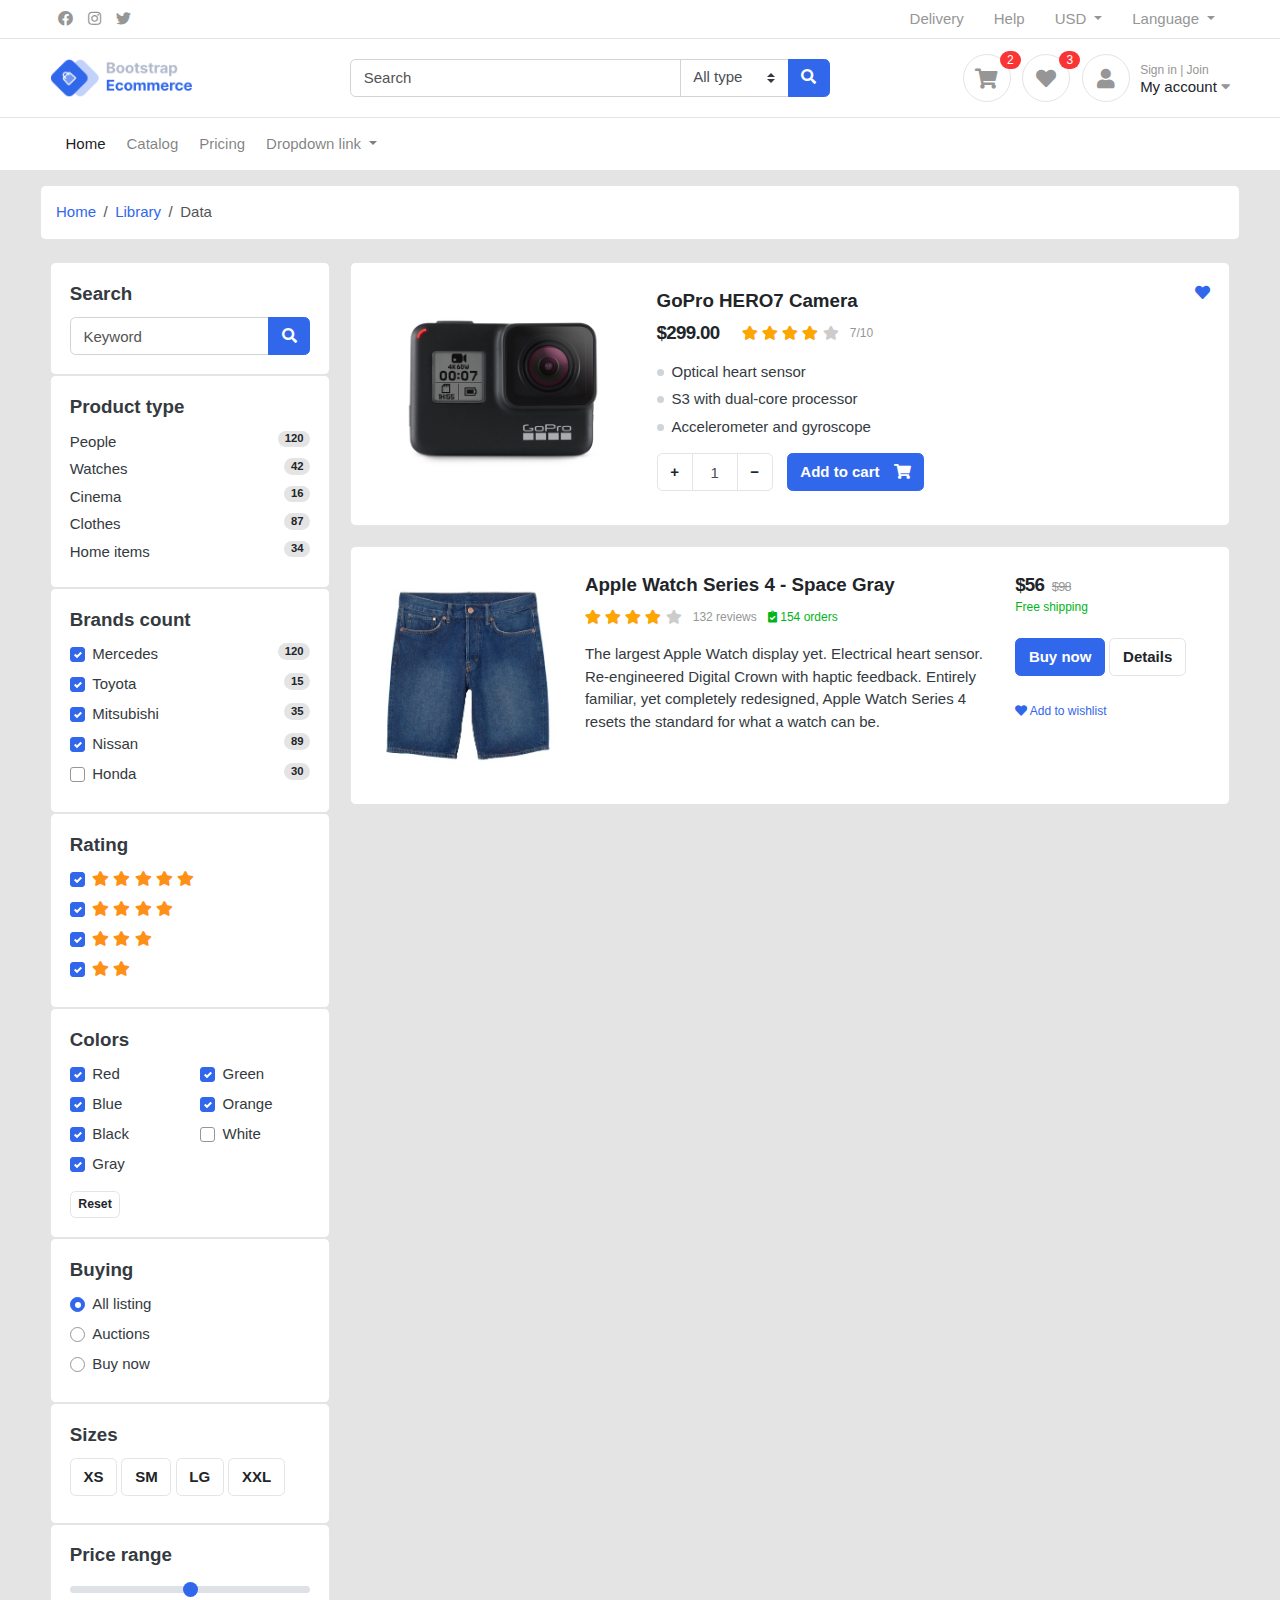
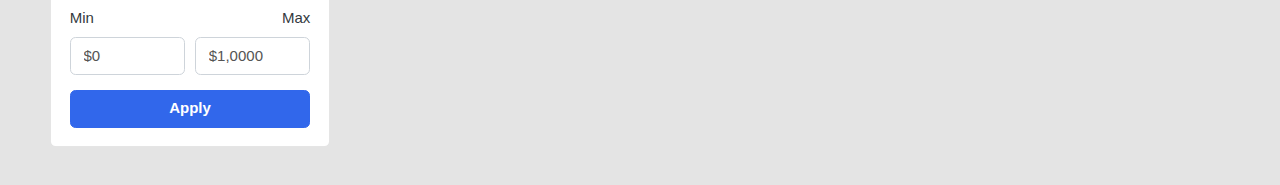
==== html/Catalog-list.html @ 873a6b4b "03-11-20 23-00" ====
<!DOCTYPE html>
<html lang="en">
<header>
  <meta charset="utf-8">
  <title>e-commerce</title>
  <meta name="viewport" content="width=device-width,initial-scale=1.0">
  <link rel="shortcut icon" type="image/x-icon" href="./images/favicon.ico">
  <link href="../css/bootstrap.css" rel="stylesheet" type="text/css" />
  <link href="../css/fontawesome-free-5.15.1-web/css/all.css" rel="stylesheet" type="text/css" />
  <link href="../plugins/owlcarousel/assets/owl.carousel.css" rel="stylesheet">
  <link href="../plugins/owlcarousel/assets/owl.theme.default.css" rel="stylesheet">
  <!--custom style-->
  <link href="../css/ui.css" rel="stylesheet" type="text/css" />
  <link href="../css/responsive.css" rel="stylesheet" type="text/css" />
</header>

<body>
  <header class="section-header">
    <section class="header-top-light border-bottom">
      <div class="container">
        <nav class="d-flex flex-column flex-md-row">
          <ul class="nav mr-auto d-none d-md-flex">
            <li><a href="https://www.facebook.com/" class="nav-link px-2"> <i class="fab fa-facebook"></i> </a></li>
            <li><a href="https://www.instagram.com/" class="nav-link px-2"> <i class="fab fa-instagram"></i> </a></li>
            <li><a href="https://twitter.com/" class="nav-link px-2"> <i class="fab fa-twitter"></i> </a></li>
          </ul>
          <ul class="nav">
            <li class="nav-item"><a href="#" class="nav-link"> Delivery </a></li>
            <li class="nav-item"><a href="#" class="nav-link"> Help </a></li>
            <li class="nav-item dropdown"><a href="#" class="nav-link dropdown-toggle" data-toggle="dropdown"> USD </a>
              <ul class="dropdown-menu dropdown-menu-right">
                <li><a class="dropdown-item" href="#">EUR</a></li>
                <li><a class="dropdown-item" href="#">AED</a></li>
                <li><a class="dropdown-item" href="#">RUBL </a></li>
              </ul>
            </li>
            <li class="nav-item dropdown"><a href="#" class="nav-link dropdown-toggle" data-toggle="dropdown"> Language
              </a>
              <ul class="dropdown-menu dropdown-menu-right">
                <li><a class="dropdown-item" href="#">English</a></li>
                <li><a class="dropdown-item" href="#">Arabic</a></li>
                <li><a class="dropdown-item" href="#">Russian </a></li>
              </ul>
            </li>
          </ul> <!-- navbar-nav.// -->
        </nav>
      </div>
    </section>

    <section class="header-main border-bottom">
      <div class="container">
        <div class="row align-items-center">
          <div class="col-lg-3 col-sm-4 col-12">
            <div class="brand-wrap">
              <img class="logo" src="../images/logo.png">
            </div> <!-- brand-wrap.// -->
          </div>
          <div class="col-lg-4 col-xl-5 col-sm-8 col-9">
            <form action="#" class="search">
              <div class="input-group w-100">
                <input type="text" class="form-control" style="width:55%;" placeholder="Search">
                <select class="custom-select" name="category_name">
                  <option value="">All type</option>
                  <option value="codex">Special</option>
                  <option value="comments">Only best</option>
                  <option value="content">Latest</option>
                </select>
                <div class="input-group-append">
                  <button class="btn btn-primary" type="submit">
                    <i class="fa fa-search"></i>
                  </button>
                </div>
              </div>
            </form> <!-- search-wrap .end// -->
          </div> <!-- col.// -->
          <div class="col-lg-5 col-xl-4 col-sm-12">
            <div class="widgets-wrap float-md-right">
              <a href="#" class="widget-header mr-2">
                <div class="icon">
                  <i class="icon-sm rounded-circle border fa fa-shopping-cart"></i>
                  <span class="notify">2</span>
                </div>
              </a>
              <a href="#" class="widget-header mr-2">
                <div class="icon">
                  <i class="icon-sm rounded-circle border fa fa-heart"></i>
                  <span class="notify">3</span>
                </div>
              </a>
              <div class="widget-header dropdown">
                <a href="#" data-toggle="dropdown" data-offset="20,10">
                  <div class="icontext">
                    <div class="icon">
                      <i class="icon-sm rounded-circle border fa fa-user"></i>
                    </div>
                    <div class="text">
                      <small class="text-muted">Sign in | Join</small>
                      <div>My account <i class="fa fa-caret-down"></i> </div>
                    </div>
                  </div>
                </a>
                <div class="dropdown-menu dropdown-menu-right">
                  <form class="px-4 py-3">
                    <div class="form-group">
                      <label>Email address</label>
                      <input type="email" class="form-control" placeholder="email@example.com">
                    </div>
                    <div class="form-group">
                      <label>Password</label>
                      <input type="password" class="form-control" placeholder="Password">
                    </div>
                    <button type="submit" class="btn btn-success">Sign in</button>
                  </form>
                  <hr class="dropdown-divider">
                  <a class="dropdown-item" href="#">Have account? Sign up</a>
                  <a class="dropdown-item" href="#">Forgot password?</a>
                </div> <!--  dropdown-menu .// -->

              </div> <!-- widget-header .// -->
            </div> <!-- widgets-wrap.// -->
          </div> <!-- col.// -->
        </div> <!-- row.// -->
      </div> <!-- container.// -->
    </section> <!-- header-main .// -->
    <div class="container">
      <div class="row">
        <nav class="navbar navbar-expand-lg navbar-light col-12">
          <button class="navbar-toggler" type="button" data-toggle="collapse" data-target="#navbarNavDropdown"
            aria-controls="navbarNavDropdown" aria-expanded="false" aria-label="Toggle navigation">
            <span class="navbar-toggler-icon"></span>
          </button>
          <div class="collapse navbar-collapse" id="navbarNavDropdown">
            <ul class="navbar-nav">
              <li class="nav-item active">
                <a class="nav-link" href="#">Home <span class="sr-only">(current)</span></a>
              </li>
              <li class="nav-item">
                <a class="nav-link" href="#">Catalog</a>
              </li>
              <li class="nav-item">
                <a class="nav-link" href="#">Pricing</a>
              </li>
              <li class="nav-item dropdown">
                <a class="nav-link dropdown-toggle" href="#" id="navbarDropdownMenuLink" role="button"
                  data-toggle="dropdown" aria-haspopup="true" aria-expanded="false">
                  Dropdown link
                </a>
                <div class="dropdown-menu" aria-labelledby="navbarDropdownMenuLink">
                  <a class="dropdown-item" href="#">Action</a>
                  <a class="dropdown-item" href="#">Another action</a>
                  <a class="dropdown-item" href="#">Something else here</a>
                </div>
              </li>
            </ul>
          </div>
        </nav>
      </div>
    </div>
  </header> <!-- section-header.// -->
  <main class="main-content bg-light py-3">
  <section class="breadcrumbs">
        <div class="container">
            <div class="row bg-white p-3" style="border: 1px solid rgba(0, 0, 0, 0.1);
            border-radius: 0.37rem;">
                <nav aria-label="breadcrumb">
                    <ol class="breadcrumb">
                      <li class="breadcrumb-item"><a href="#">Home</a></li>
                      <li class="breadcrumb-item"><a href="#">Library</a></li>
                      <li class="breadcrumb-item active" aria-current="page">Data</li>
                    </ol>
                  </nav>              
            </div>
        </div>
    </section>

        <div class="container my-4">
            <div class="row">
                <section class="filters col-md-3">
                    <!--filter-->
<!--serch-->
<div class="card">
	<div class="card-body">
		<h5 class="card-title">Search</h5>

		<div class="input-group">
			<input type="text" placeholder="Keyword" class="form-control" name="">
			<span class="input-group-append"> <button class="btn btn-primary"> <i class="fa fa-search"></i></button></span>
		</div>
	</div>
</div>                     
<!--Product type-->                    
                    <div class="card">  
                        <div class="card-body">
                            <h5 class="card-title">Product type</h5>
                            <ul class="list-menu">
                                <li><a href="#">People <span class="badge badge-pill badge-light float-right">120</span> </a></li>
                                <li><a href="#">Watches <span class="badge badge-pill badge-light float-right">42</span> </a></li>
                                <li><a href="#">Cinema <span class="badge badge-pill badge-light float-right">16</span> </a></li>
                                <li><a href="#">Clothes <span class="badge badge-pill badge-light float-right">87</span> </a></li>
                                <li><a href="#">Home items <span class="badge badge-pill badge-light float-right">34</span></a></li>
                            </ul>
                        </div>
                    </div> <!-- card.// -->
<!--brands with nambers-->
<div class="card">
	<div class="card-body">
		<h5 class="card-title">Brands count</h5>
		<label class="custom-control custom-checkbox">
		  <input type="checkbox" checked="" class="custom-control-input">
		  <div class="custom-control-label">Mercedes  <b class="badge badge-pill badge-light float-right">120</b>  </div>
		</label>

		<label class="custom-control custom-checkbox">
		  <input type="checkbox" checked="" class="custom-control-input">
		  <div class="custom-control-label">Toyota <b class="badge badge-pill badge-light float-right">15</b>  </div>
		</label>

		<label class="custom-control custom-checkbox">
		  <input type="checkbox" checked="" class="custom-control-input">
		  <div class="custom-control-label">Mitsubishi <b class="badge badge-pill badge-light float-right">35</b> </div>
		</label>

		<label class="custom-control custom-checkbox">
		  <input type="checkbox" checked="" class="custom-control-input">
		  <div class="custom-control-label">Nissan <b class="badge badge-pill badge-light float-right">89</b> </div>
		</label>

		<label class="custom-control custom-checkbox">
		  <input type="checkbox" class="custom-control-input">
		  <div class="custom-control-label">Honda <b class="badge badge-pill badge-light float-right">30</b>  </div>
		</label>
	</div>
</div> <!-- card.// -->                    
<!--rating-->
<div class="card">
	<div class="card-body">
		<h5 class="card-title">Rating</h5>
		<label class="custom-control custom-checkbox">
		  <input type="checkbox" checked="" class="custom-control-input">
		  <div class="custom-control-label text-warning">
		  	<i class="fa fa-star"></i> <i class="fa fa-star"></i> <i class="fa fa-star"></i>
		  	<i class="fa fa-star"></i> <i class="fa fa-star"></i>
		  </div>
		</label>

		<label class="custom-control custom-checkbox">
		  <input type="checkbox" checked="" class="custom-control-input">
		  <div class="custom-control-label text-warning">
		  	<i class="fa fa-star"></i> <i class="fa fa-star"></i> <i class="fa fa-star"></i>
		  	<i class="fa fa-star"></i>
		  </div>
		</label>

		<label class="custom-control custom-checkbox">
		  <input type="checkbox" checked="" class="custom-control-input">
		  <div class="custom-control-label text-warning">
		  	<i class="fa fa-star"></i> <i class="fa fa-star"></i> <i class="fa fa-star"></i>
		  </div>
		</label>

		<label class="custom-control custom-checkbox">
		  <input type="checkbox" checked="" class="custom-control-input">
		  <div class="custom-control-label text-warning">
		  	<i class="fa fa-star"></i> <i class="fa fa-star"></i>
		  </div>
		</label>
	</div>
</div>
<!--colors-->
<div class="card">
	<div class="card-body">
		<h5 class="card-title">Colors</h5>

		<div class="row">
			<div class="col-md-6">
				<label class="custom-control custom-checkbox">
				  <input type="checkbox" checked="" class="custom-control-input">
				  <div class="custom-control-label">Red </div>
				</label>
			</div> <!-- col.// -->
			<div class="col-md-6">
				<label class="custom-control custom-checkbox">
				  <input type="checkbox" checked="" class="custom-control-input">
				  <div class="custom-control-label">Green </div>
				</label>
			</div> <!-- col.// -->
			<div class="col-md-6">
				<label class="custom-control custom-checkbox">
				  <input type="checkbox" checked="" class="custom-control-input">
				  <div class="custom-control-label">Blue</div>
				</label>
			</div> <!-- col.// -->
			<div class="col-md-6">
				<label class="custom-control custom-checkbox">
				  <input type="checkbox" checked="" class="custom-control-input">
				  <div class="custom-control-label">Orange</div>
				</label>
			</div> <!-- col.// -->
			<div class="col-md-6">
				<label class="custom-control custom-checkbox">
				  <input type="checkbox" checked="" class="custom-control-input">
				  <div class="custom-control-label">Black </div>
				</label>
			</div> <!-- col.// -->
			<div class="col-md-6">
				<label class="custom-control custom-checkbox">
				  <input type="checkbox" class="custom-control-input">
				  <div class="custom-control-label">White </div>
				</label>
			</div> <!-- col.// -->
			<div class="col-md-6">
				<label class="custom-control custom-checkbox">
				  <input type="checkbox" checked="" class="custom-control-input">
				  <div class="custom-control-label">Gray </div>
				</label>
			</div> <!-- col.// -->
		</div> <!-- row.// -->
		<a href="#" class="btn btn-light btn-sm mt-2">Reset</a>
	</div>
</div> 
<!--bying-->
<div class="card">
	<div class="card-body">
		<h5 class="card-title">Buying</h5>

		<label class="custom-control custom-radio">
		  <input type="radio" name="myfilter_radio" checked="" class="custom-control-input">
		  <div class="custom-control-label">All listing </div>
		</label>

		<label class="custom-control custom-radio">
		  <input type="radio" name="myfilter_radio" class="custom-control-input">
		  <div class="custom-control-label">Auctions </div>
		</label>

		<label class="custom-control custom-radio">
		  <input type="radio" name="myfilter_radio" class="custom-control-input">
		  <div class="custom-control-label">Buy now</div>
		</label>
	</div>
</div>
<!--sizes-->
<div class="card">
	<div class="card-body">
		<h5 class="card-title">Sizes</h5>
		  <label class="checkbox-btn">
		    <input type="checkbox">
		    <span class="btn btn-light"> XS </span>
		  </label>

		  <label class="checkbox-btn">
		    <input type="checkbox">
		    <span class="btn btn-light"> SM </span>
		  </label>

		  <label class="checkbox-btn">
		    <input type="checkbox">
		    <span class="btn btn-light"> LG </span>
		  </label>

		  <label class="checkbox-btn">
		    <input type="checkbox">
		    <span class="btn btn-light"> XXL </span>
		  </label>

	</div>
</div> <!-- card.// -->
<!--price range-->
<div class="card">
	<div class="card-body">
		<h5 class="card-title">Price range</h5>
		<input type="range" class="custom-range" min="0" max="100" name="">
		<div class="form-row">
		<div class="form-group col-md-6">
		  <label>Min</label>
		  <input class="form-control" placeholder="$0" type="number">
		</div>
		<div class="form-group text-right col-md-6">
		  <label>Max</label>
		  <input class="form-control" placeholder="$1,0000" type="number">
		</div>
		</div> <!-- form-row.// -->
		<button class="btn btn-block btn-primary">Apply</button>
	</div>
</div>                   
                </section>
                <section class="product-list col-md-9">
<!--card-1-->
<article class="card card-product-list">
	<div class="card-body">
	<div class="row">
		<aside class="col-sm-4">
			<a href="#" class="img-wrap"><img src="../images/items/11.jpg"></a>
		</aside> <!-- col.// -->
		<div class="col-sm-8">
				<a href="#" class="btn-link float-right"> <i class="fa fa-heart"></i></a>
				<a href="#" class="title mt-2 h5">GoPro HERO7 Camera</a>
				<div class="d-flex mb-3">
					<div class="price-wrap mr-4">
						<span class="price h5">$299.00</span>
					</div> <!-- price-dewrap // -->

					<div class="rating-wrap">
						<ul class="rating-stars">
							<li style="width:80%" class="stars-active">
								<i class="fa fa-star"></i> <i class="fa fa-star"></i>
								<i class="fa fa-star"></i> <i class="fa fa-star"></i>
								<i class="fa fa-star"></i>
							</li>
							<li>
								<i class="fa fa-star"></i> <i class="fa fa-star"></i>
								<i class="fa fa-star"></i> <i class="fa fa-star"></i>
								<i class="fa fa-star"></i>
							</li>
						</ul>
						<small class="label-rating text-muted">7/10</small>
					</div> <!-- rating-wrap.// -->
				</div>

				<ul class="list-bullet">
					<li>Optical heart sensor</li>
					<li>S3 with dual-core processor</li>
					<li>Accelerometer and gyroscope</li>
				</ul>

				<div class="form-row">
					<div class="form-group col-md flex-grow-0">
						<div class="input-group input-spinner">
						  <div class="input-group-prepend">
						    <button class="btn btn-light" type="button" id="button-plus"> + </button>
						  </div>
						  <input type="text" class="form-control" value="1">
						  <div class="input-group-append">
						    <button class="btn btn-light" type="button" id="button-minus"> − </button>
						  </div>
						</div>  <!-- input-spinner.// -->
					</div> <!-- col.// -->
					<div class="form-group col-md">
						<a href="#" class="btn btn-primary"> <span class="text">Add to cart</span> <i class="fas fa-shopping-cart"></i> </a>
					</div> <!-- col.// -->
				</div> <!-- row.// -->
		</div> <!-- col.// -->
	</div> <!-- row.// -->
	</div> <!-- card-body .// -->
</article>  
<!--card-2-->
<article class="card card-product-list">
	<div class="card-body">
	<div class="row">
		<aside class="col-sm-3">
			<a href="#" class="img-wrap"><img src="../images/items/3.jpg"></a>
		</aside> <!-- col.// -->
		<article class="col-sm-6">
				<a href="#" class="title mt-2 h5">Apple Watch Series 4 - Space Gray</a>
				<div class="rating-wrap mb-3">
					<ul class="rating-stars">
						<li style="width:80%" class="stars-active">
							<i class="fa fa-star"></i> <i class="fa fa-star"></i>
							<i class="fa fa-star"></i> <i class="fa fa-star"></i>
							<i class="fa fa-star"></i>
						</li>
						<li>
							<i class="fa fa-star"></i> <i class="fa fa-star"></i>
							<i class="fa fa-star"></i> <i class="fa fa-star"></i>
							<i class="fa fa-star"></i>
						</li>
					</ul>
					<small class="label-rating text-muted">132 reviews</small>
					<small class="label-rating text-success">
						<i class="fa fa-clipboard-check"></i> 154 orders </small>
				</div> <!-- rating-wrap.// -->
				<p>The largest Apple Watch display yet. Electrical heart sensor. Re-engineered Digital Crown with haptic feedback. Entirely familiar, yet completely redesigned, Apple Watch Series 4 resets the standard for what a watch can be.</p>

		</article> <!-- col.// -->
		<aside class="col-sm-3">
				<div class="price-wrap mt-2">
					<span class="price h5"> $56 </span>
					<del class="price-old"> $98</del>
				</div> <!-- info-price-detail // -->

				<p class="small text-success"> Free shipping </p>
				<br>
				<p>
					<a href="#" class="btn btn-primary"> Buy now </a>
					<a href="#" class="btn btn-light"> Details  </a>
				</p>
				<br>
				<a href="#" class="small"><i class="fa fa-heart"></i> Add to wishlist</a>
		</aside> <!-- col.// -->
	</div> <!-- row.// -->
	</div> <!-- card-body .// -->
</article>                  
                </section>
            </div>
        </div>
    
</main>  


  <script src="../js/jquery-3.5.1.min.js" type="text/javascript"></script>
  <script src="../js/bootstrap.bundle.min.js" type="text/javascript"></script>
  <script src="../plugins/owlcarousel/owl.carousel.js"></script>
  <script src="../js/script.js" type="text/javascript"></script>
</body>

</html>
---- css/ui.css ----
/* ==== BASE STYLES ====*/
/* ==================== GLOBAL STYLES ======================= */
@import url("https://rsms.me/inter/inter.css");
html {
  font-family: 'Inter', sans-serif;
  font-size: 15px; }

/* ========================
INCLUDE STYLES AND COMPONENTS
===================== */
/* ================== HELPERS  =================== */
a:hover {
  text-decoration: none; }

.img-wrap {
  text-align: center;
  display: block; }
  .img-wrap img {
    max-width: 100%; }

.icon-wrap {
  text-align: center;
  display: inline-block; }

.price-wrap {
  letter-spacing: -0.7px; }

.content-body {
  -webkit-box-flex: 1;
      -ms-flex: 1 1 auto;
          flex: 1 1 auto;
  padding: 2rem 2.3rem; }

/* =================  DEFINED VARIABLES =================== */
.icon-xs, .icon-sm, .icon-md, .icon-lg {
  display: inline-block;
  text-align: center;
  -ms-flex-negative: 0;
      flex-shrink: 0;
  -webkit-box-flex: 0;
      -ms-flex-positive: 0;
          flex-grow: 0; }

.icon-xs {
  width: 32px;
  height: 32px;
  line-height: 32px !important;
  font-size: 16px; }

.icon-sm {
  width: 48px;
  height: 48px;
  line-height: 48px !important;
  font-size: 20px; }

.icon-md {
  width: 60px;
  height: 60px;
  line-height: 60px !important;
  font-size: 28px; }

.icon-lg {
  width: 96px;
  height: 96px;
  line-height: 96px !important;
  font-size: 42px; }

.img-xs, .img-sm, .img-md, .img-lg {
  -o-object-fit: cover;
     object-fit: cover;
  -ms-flex-negative: 0;
      flex-shrink: 0;
  -webkit-box-flex: 0;
      -ms-flex-positive: 0;
          flex-grow: 0; }

.img-xs {
  width: 40px;
  height: 40px; }

.img-sm {
  width: 80px;
  height: 80px; }

.img-md {
  width: 140px;
  height: 140px; }

.img-lg {
  width: 250px;
  height: 250px; }

.center-xy {
  top: 50%;
  left: 50%;
  position: absolute;
  -webkit-transform: translate(-50%, -50%);
          transform: translate(-50%, -50%); }

.center-y {
  top: 50%;
  position: absolute;
  -webkit-transform: translateY(-50%);
          transform: translateY(-50%); }

.center-x {
  left: 50%;
  position: absolute;
  -webkit-transform: translateX(-50%);
          transform: translateX(-50%); }

.vh-100 {
  height: 100vh; }

.overflow-h {
  overflow: hidden; }

.flip-h {
  -webkit-transform: scaleX(-1);
          transform: scaleX(-1); }

.opacity {
  opacity: .5; }

[class*="hover-"] {
  -webkit-transition: .5s;
  transition: .5s; }

.hover-bg:hover {
  background: #3167eb;
  /* For browsers that do not support gradients */
  /* For Safari 5.1 to 6.0 */
  /* For Opera 11.1 to 12.0 */
  /* For Firefox 3.6 to 15 */
  background: -webkit-gradient(linear, left top, right bottom, from(#3167eb), to(#3167eb));
  background: linear-gradient(to bottom right, #3167eb, #3167eb);
  /* Standard syntax */
  -webkit-transition: .5s;
  transition: .5s; }

.hover-zoom:hover {
  -webkit-transition: .5s;
  transition: .5s;
  -webkit-transform: scaleX(1);
          transform: scaleX(1); }

/* ============== spacing ============== */
.padding-y {
  padding-top: 40px;
  padding-bottom: 40px; }

.padding-top {
  padding-top: 40px; }

.padding-bottom {
  padding-bottom: 40px; }

.padding-y-lg {
  padding-top: 80px;
  padding-bottom: 80px; }

.padding-top-lg {
  padding-top: 80px; }

.padding-bottom-lg {
  padding-bottom: 80px; }

.padding-y-sm {
  padding-top: 20px;
  padding-bottom: 20px; }

.padding-top-sm {
  padding-top: 20px; }

.padding-bottom-sm {
  padding-bottom: 20px; }

.relative {
  position: relative; }

.absolute {
  position: absolute; }

var {
  font-style: normal; }

figure {
  margin-bottom: 0; }

.form-noborder input, .form-noborder select, .form-noborder .btn {
  border: 0; }
.form-noborder select.form-control-lg:not([size]):not([multiple]) {
  height: 2.875rem; }

/* all clearfix */
article:after,
.form-group:after {
  display: block;
  clear: both;
  content: ""; }

/* -------------------- small grid gutter --------------------- */
.row-sm {
  margin-right: -7px;
  margin-left: -7px;
  display: -ms-flexbox;
  display: -webkit-box;
  display: flex;
  -ms-flex-wrap: wrap;
  flex-wrap: wrap; }

.row-sm > [class^="col"] {
  padding-left: 7px;
  padding-right: 7px; }

.bg {
  background-color: #f8f9fa; }

.bg-white {
  background-color: #fff; }

.bg-orange {
  background-color: #ff9017; }

.bg-green {
  background-color: #00b517; }

.bg-blue {
  background-color: #3167eb; }

.bg-red {
  background-color: #fa3434; }

.bg-gradient-blue {
  background: rgba(33, 37, 41, 0.4);
  /* For browsers that do not support gradients */
  /* For Safari 5.1 to 6.0 */
  /* For Opera 11.1 to 12.0 */
  /* For Firefox 3.6 to 15 */
  background: -webkit-gradient(linear, left top, right bottom, from(rgba(49, 103, 235, 0.9)), to(rgba(33, 37, 41, 0.4)));
  background: linear-gradient(to bottom right, rgba(49, 103, 235, 0.9), rgba(33, 37, 41, 0.4));
  /* Standard syntax */
  -webkit-transition: .5s;
  transition: .5s; }

.bg-gradient-green {
  background: rgba(33, 37, 41, 0.4);
  /* For browsers that do not support gradients */
  /* For Safari 5.1 to 6.0 */
  /* For Opera 11.1 to 12.0 */
  /* For Firefox 3.6 to 15 */
  background: -webkit-gradient(linear, left top, right bottom, from(rgba(0, 181, 23, 0.9)), to(rgba(33, 37, 41, 0.4)));
  background: linear-gradient(to bottom right, rgba(0, 181, 23, 0.9), rgba(33, 37, 41, 0.4));
  /* Standard syntax */
  -webkit-transition: .5s;
  transition: .5s; }

.bg-gradient-orange {
  background: rgba(33, 37, 41, 0.4);
  /* For browsers that do not support gradients */
  /* For Safari 5.1 to 6.0 */
  /* For Opera 11.1 to 12.0 */
  /* For Firefox 3.6 to 15 */
  background: -webkit-gradient(linear, left top, right bottom, from(rgba(255, 144, 23, 0.9)), to(rgba(33, 37, 41, 0.4)));
  background: linear-gradient(to bottom right, rgba(255, 144, 23, 0.9), rgba(33, 37, 41, 0.4));
  /* Standard syntax */
  -webkit-transition: .5s;
  transition: .5s; }

.bg-gradient-red {
  background: rgba(33, 37, 41, 0.4);
  /* For browsers that do not support gradients */
  /* For Safari 5.1 to 6.0 */
  /* For Opera 11.1 to 12.0 */
  /* For Firefox 3.6 to 15 */
  background: -webkit-gradient(linear, left top, right bottom, from(rgba(250, 52, 52, 0.9)), to(rgba(33, 37, 41, 0.4)));
  background: linear-gradient(to bottom right, rgba(250, 52, 52, 0.9), rgba(33, 37, 41, 0.4));
  /* Standard syntax */
  -webkit-transition: .5s;
  transition: .5s; }

.bg-gradient-pink {
  background: rgba(33, 37, 41, 0.4);
  /* For browsers that do not support gradients */
  /* For Safari 5.1 to 6.0 */
  /* For Opera 11.1 to 12.0 */
  /* For Firefox 3.6 to 15 */
  background: -webkit-gradient(linear, left top, right bottom, from(rgba(232, 62, 140, 0.9)), to(rgba(33, 37, 41, 0.4)));
  background: linear-gradient(to bottom right, rgba(232, 62, 140, 0.9), rgba(33, 37, 41, 0.4));
  /* Standard syntax */
  -webkit-transition: .5s;
  transition: .5s; }

.bg-pattern {
  background-image: url(../images/banners/bg-pattern.svg), linear-gradient(135deg, #3167eb, #545454);
  background-size: cover, auto;
  background-repeat: no-repeat, repeat;
  background-position: 0px 0px, 50% 50%; }

.bg-img {
  overflow: hidden;
  background-color: #ddd;
  background-image: linear-gradient(135deg, rgba(49, 103, 235, 0.8), rgba(84, 84, 84, 0.9)), url("../images/banners/bg-cpu.jpg");
  background-position: 0px 0px, 50% 50%;
  background-size: auto  cover; }

.overlay-gradient {
  position: relative; }
  .overlay-gradient:before {
    position: absolute;
    content: "";
    display: block;
    top: 0;
    left: 0;
    right: 0;
    bottom: 0;
    opacity: .6;
    -webkit-transition: .5s;
    transition: .5s;
    background: aqua;
    /* For browsers that do not support gradients */
    /* For Safari 5.1 to 6.0 */
    /* For Opera 11.1 to 12.0 */
    /* For Firefox 3.6 to 15 */
    background: -webkit-gradient(linear, left top, right bottom, from(#3167eb), to(aqua));
    background: linear-gradient(to bottom right, #3167eb, aqua);
    /* Standard syntax */ }
  .overlay-gradient:hover:before {
    opacity: .9; }

/* --------------------- titles ---------------------- */
.section-heading {
  margin-bottom: 20px;
  margin-top: 15px; }

.section-title {
  color: #212529; }

.title-text {
  margin-top: 30px;
  margin-bottom: 10px;
  font-weight: bold;
  color: #212529; }

.title-page {
  color: #212529; }

.b {
  font-weight: 600; }

.white {
  color: #fff; }

.dark {
  color: #212529; }

.black {
  color: #000; }

p:last-child {
  margin-bottom: 0; }

/* ==================  title helpers ================ */
.rtl {
  direction: rtl; }

.ltr {
  direction: ltr; }

/* ================== SECTIONS =================== */
/* ================== header main ==================  */
.header-top-light .nav-link {
  color: #969696; }
  .header-top-light .nav-link:hover {
    color: #212529; }

.header-main {
  position: relative;
  padding-top: 1rem;
  padding-bottom: 1rem; }

.brand-wrap .logo, .navbar-brand .logo {
  margin-right: 7px;
  max-height: 42px;
  display: inline-block; }

.navbar-main .nav-link {
  font-weight: 600;
  color: #1c1c1c; }
  .navbar-main .nav-link:hover {
    color: #666; }

.widget-header {
  display: inline-block;
  vertical-align: middle;
  position: relative; }
  .widget-header a {
    color: #343a40; }
    .widget-header a:hover {
      color: #3167eb; }
  .widget-header i {
    color: #969696; }
  .widget-header form {
    min-width: 280px; }
  .widget-header .title {
    display: block; }
  .widget-header .notify {
    position: absolute;
    top: -3px;
    right: -10px; }
  .widget-header:hover i {
    color: #3167eb; }

/* desktop only */
/* desktop only .end */
/* ================ SECTION-FOOTER ==================  */
.section-footer ul li {
  margin-bottom: 5px; }
.section-footer ul a {
  color: inherit; }
  .section-footer ul a:hover {
    color: #3167eb; }
.section-footer .logo-footer {
  height: 40px; }
.section-footer .title {
  font-weight: 600;
  margin-bottom: 16px;
  color: #212529; }

.footer-bottom {
  padding-top: 20px;
  padding-bottom: 20px; }

.footer-copyright {
  padding-top: 20px;
  padding-bottom: 20px; }

/* ================== COMPONENTS =================== */
/* ================ OWL SLIDER BANNER ================ */
.slider-banner-owl .owl-nav .owl-prev, .slider-banner-owl .owl-nav .owl-next {
  padding: 16px 7px;
  color: #FFF;
  display: inline-block;
  background-color: rgba(0, 0, 0, 0.3);
  position: absolute;
  z-index: 9;
  position: absolute; }
.slider-banner-owl .owl-nav .owl-prev {
  left: 0; }
.slider-banner-owl .owl-nav .owl-next {
  right: 0; }
.slider-banner-owl .item-slide img {
  width: 100%;
  -o-object-fit: cover;
     object-fit: cover; }

.slider-banner-slick .slick-prev, .slider-banner-slick .slick-next {
  padding: 18px 7px;
  color: #FFF;
  display: inline-block;
  background-color: rgba(0, 0, 0, 0.3);
  position: absolute;
  z-index: 9;
  position: absolute; }
  .slider-banner-slick .slick-prev:before, .slider-banner-slick .slick-next:before {
    display: none; }
.slider-banner-slick .slick-prev {
  left: 0; }
.slider-banner-slick .slick-next {
  right: 0; }
.slider-banner-slick .item-slide img {
  min-width: 100%;
  min-height: 100%;
  -o-object-fit: cover;
     object-fit: cover; }

.btn-facebook {
  background-color: #405D9D;
  color: #fff; }
  .btn-facebook:hover {
    color: #fff; }

.btn-instagram {
  background-color: #E52D27;
  color: #fff; }
  .btn-instagram:hover {
    color: #fff; }

.btn-youtube {
  background-color: #C8046C;
  color: #fff; }
  .btn-youtube:hover {
    color: #fff; }

.btn-twitter {
  background-color: #42AEEC;
  color: #fff; }
  .btn-twitter:hover {
    color: #fff; }

.btn-google {
  background-color: #ff7575;
  color: #fff; }
  .btn-google:hover {
    color: #fff; }

.btn-icon {
  width: calc(1.5em + 0.9rem + 2px);
  text-align: center;
  padding-left: 0;
  padding-right: 0; }
  .btn-icon i {
    line-height: 1; }

.btn-light {
  background-color: #fff;
  border-color: #e4e4e4; }
  .btn-light i {
    color: #969696; }
  .btn-light:hover {
    background-color: #fff;
    border-color: #989898; }

.btn .text + i {
  margin-left: 10px; }
.btn i + .text {
  margin-left: 10px; }

.itemside {
  position: relative;
  display: -webkit-box;
  display: -ms-flexbox;
  display: flex;
  width: 100%; }
  .itemside .aside {
    position: relative;
    -ms-flex-negative: 0;
        flex-shrink: 0; }
  .itemside .info {
    padding-left: 15px;
    padding-right: 7px; }
  .itemside p {
    margin-bottom: 0; }
  .itemside .title {
    display: block;
    margin-bottom: 5px;
    color: #212529; }
  .itemside a.title:hover {
    color: #3167eb; }

a.itemside {
  color: initial; }

.items-bordered-wrap .itemside:not(:last-child) {
  border-bottom: 1px solid #e4e4e4;
  padding-bottom: 10px;
  margin-bottom: 10px; }

.itemlist {
  padding: 20px;
  border-bottom: 1px solid #eee; }

.list-inline {
  margin-bottom: 0; }

.list-inline-item {
  vertical-align: middle; }

/* --------- description list --------*/
dl[class="row"] {
  margin-bottom: 0; }

[class*="dlist-"] {
  margin-bottom: 5px; }
  [class*="dlist-"] dd {
    margin-bottom: 0; }

.dlist-inline dt, .dlist-inline dd {
  display: inline-block; }

.dlist-align {
  display: -webkit-box;
  display: -ms-flexbox;
  display: flex; }
  .dlist-align dt {
    width: 120px;
    word-wrap: break-word;
    font-weight: normal; }
  .dlist-align dd {
    -webkit-box-flex: 1;
        -ms-flex-positive: 1;
            flex-grow: 1; }

/* -------------------- list.row--------------------- */
ul.row, ul.row-sm {
  list-style: none;
  padding: 0; }

/* ================= lists ================= */
[class*="list-"] li:after {
  visibility: hidden;
  display: block;
  content: "";
  overflow: hidden;
  height: 0;
  clear: both; }

.list-icon {
  list-style: none;
  padding-left: 0; }
  .list-icon li {
    margin-bottom: 7px;
    position: relative;
    padding-left: 30px; }
  .list-icon .icon {
    width: 22px;
    margin-right: 15px;
    vertical-align: middle;
    text-align: center;
    color: #545454;
    position: absolute;
    top: 3px;
    left: 0; }
  .list-icon span {
    vertical-align: middle; }

.list-bullet {
  list-style: none;
  padding-left: 0; }

.list-bullet li {
  margin-bottom: 5px;
  position: relative;
  padding-left: 15px; }

.list-bullet li::before {
  content: " ";
  position: absolute;
  top: 8px;
  left: 0;
  width: 7px;
  border-radius: 100%;
  height: 7px;
  background: #ced4da; }

.list-check {
  padding-left: 0;
  list-style: none; }
  .list-check > li {
    position: relative;
    padding-left: 24px;
    margin-bottom: 7px; }
  .list-check > li::before {
    font-family: 'Font Awesome 5 Free';
    font-weight: 900;
    font-size: 12px;
    color: #00b517;
    position: absolute;
    top: 2px;
    left: 0;
    content: "\f00c"; }

.list-normal {
  list-style: none;
  padding-left: 0; }
  .list-normal li {
    padding-left: 1em;
    margin-bottom: 7px; }
  .list-normal li:before {
    content: "\2022";
    color: #3167eb;
    display: inline-block;
    width: 1em;
    margin-left: -1em; }

.list-menu {
  list-style: none;
  margin: 0;
  padding-left: 0; }
  .list-menu li {
    margin-bottom: 5px; }
  .list-menu a {
    color: #343a40; }
    .list-menu a:hover {
      color: #3167eb; }

.cols-two {
  -webkit-column-count: 2;
          column-count: 2; }

.cols-three {
  -webkit-column-count: 3;
          column-count: 3; }

.cols-four {
  -webkit-column-count: 4;
          column-count: 4; }

/* IF CARD IS LINKED */
a[class*='card'] {
  color: initial; }
  a[class*='card']:hover .title {
    color: #3167eb; }

/* BASE STYLE FOR PRODUCT ITEM */
[class*='card-product'] a.title {
  color: #212529;
  display: block; }
  [class*='card-product'] a.title:hover {
    color: #3167eb; }
[class*='card-product'] .badge {
  top: 10px;
  left: 10px;
  position: absolute; }
[class*='card-product'] p {
  margin-bottom: 0; }
[class*='card-product'] .img-wrap {
  overflow: hidden;
  position: relative; }
  [class*='card-product'] .img-wrap img {
    height: 100%;
    max-width: 100%;
    width: auto;
    display: inline-block;
    -o-object-fit: cover;
       object-fit: cover; }

/* GRID STYLE PRODUCT ITEM */
.card-product-grid {
  margin-bottom: 20px; }
  .card-product-grid .img-wrap {
    border-radius: 0.2rem 0.2rem 0 0;
    height: 220px; }
  .card-product-grid .info-wrap {
    overflow: hidden;
    padding: 18px 20px; }
  .card-product-grid .bottom-wrap {
    padding: 18px;
    border-top: 1px solid #e4e4e4; }
  .card-product-grid .topbar {
    position: absolute;
    top: 0;
    width: 100%;
    z-index: 10;
    left: 0;
    text-align: initial;
    padding: 10px 15px; }
    .card-product-grid .topbar a {
      color: #ccc; }
      .card-product-grid .topbar a:hover {
        color: #3167eb; }
  .card-product-grid .fix-height {
    height: 80px;
    overflow: hidden; }
  .card-product-grid .btn-overlay {
    -webkit-transition: .5s;
    transition: .5s;
    opacity: 0;
    left: 0;
    bottom: 0;
    color: #fff;
    width: 100%;
    padding: 5px 0;
    text-align: center;
    position: absolute;
    background: rgba(0, 0, 0, 0.5); }
  .card-product-grid:hover .btn-overlay {
    opacity: 1; }
  .card-product-grid:hover {
    -webkit-box-shadow: 0 4px 15px rgba(153, 153, 153, 0.3);
            box-shadow: 0 4px 15px rgba(153, 153, 153, 0.3);
    -webkit-transition: .3s;
    transition: .3s; }

.item-slide .card-product-grid {
  margin-bottom: 0; }

/* LARGE LIST STYLE PRODUCT ITEM */
.card-product-list {
  margin-bottom: 20px; }
  .card-product-list .img-wrap {
    height: 220px;
    border-radius: 0.37rem 0 0 0.37rem; }
  .card-product-list .info-main {
    padding: 1.5rem 1rem; }
  .card-product-list .info-aside {
    padding: 1.5rem 1rem;
    border-left: 1px solid #e4e4e4;
    height: 100%; }

.card-sm .img-wrap {
  height: 160px; }

.card-lg .img-wrap {
  height: 280px; }

.card-banner {
  display: -webkit-box;
  display: -ms-flexbox;
  display: flex;
  position: relative;
  overflow: hidden;
  background-color: #fff;
  background-size: cover;
  background-position: center center;
  border-radius: 0.37rem; }
  .card-banner .card-body {
    background-size: cover;
    position: relative;
    z-index: 10; }
  .card-banner .caption {
    background-color: rgba(0, 0, 0, 0.65);
    z-index: 10;
    padding: 1.25rem;
    color: #fff; }
  .card-banner .caption.bottom {
    bottom: 0;
    left: 0;
    position: absolute;
    width: 100%; }
  .card-banner .caption.top {
    top: 0;
    left: 0;
    position: absolute;
    width: 100%; }
  .card-banner .caption.left {
    top: 0;
    left: 0;
    bottom: 0;
    position: absolute; }
  .card-banner .text-bottom {
    position: absolute;
    left: 0;
    bottom: 0;
    left: 0;
    z-index: 10;
    width: 100%;
    padding: 7px 20px;
    padding-top: 30px;
    border-radius: 0 0 0.37rem 0.37rem;
    background: -webkit-gradient(linear, left top, left bottom, from(rgba(0, 0, 0, 0)), to(rgba(0, 0, 0, 0.8)));
    background: linear-gradient(to bottom, rgba(0, 0, 0, 0) 0%, rgba(0, 0, 0, 0.8) 100%);
    color: #fff; }
  .card-banner .img-bg {
    position: absolute;
    right: 0;
    bottom: 0;
    mix-blend-mode: multiply;
    max-width: 100%; }

.card .img-wrap {
  overflow: hidden; }

.icontext {
  display: -webkit-inline-box;
  display: -ms-inline-flexbox;
  display: inline-flex;
  -webkit-box-align: center;
      -ms-flex-align: center;
          align-items: center;
  vertical-align: middle; }
  .icontext p {
    margin-bottom: 0; }
  .icontext .text {
    width: 100%;
    line-height: 1.2;
    color: #212529; }
  .icontext .icon {
    position: relative;
    margin-right: 10px;
    -ms-flex-negative: 0;
        flex-shrink: 0;
    -webkit-box-flex: 0;
        -ms-flex-positive: 0;
            flex-grow: 0; }
  .icontext .title {
    display: block;
    margin-bottom: 0; }

.tag {
  display: inline-block;
  padding: 3px 7px;
  background: #f2f2f2;
  border: 1px solid #eee;
  border-radius: 3px;
  margin-top: 4px;
  margin-right: 2px;
  font-size: 85%; }

.item-logo {
  margin-bottom: 20px;
  text-align: center; }
  .item-logo img {
    max-height: 65px; }

.notify {
  position: absolute;
  top: -4px;
  right: -10px;
  display: inline-block;
  padding: .25em .6em;
  font-size: 12px;
  line-height: 1;
  text-align: center;
  border-radius: 3rem;
  color: #fff;
  background-color: #fa3434; }

.price {
  font-weight: 600;
  color: #212529; }

.price-old {
  color: #969696;
  margin-left: 3px;
  font-size: 85%; }

.icon-control {
  margin-top: 5px;
  float: right;
  font-size: 80%; }

.card-header .title {
  margin-bottom: 0;
  line-height: 1.5; }

.filter-group {
  border-bottom: 1px solid #e4e4e4; }
  .filter-group .card-header {
    border-bottom: 0; }
  .filter-group:last-child {
    border-bottom: 0; }

/* ====================== block ==================== */
.box {
  padding: 20px;
  background: #fff;
  border-radius: 0.37rem;
  border: 1px solid #e4e4e4; }
  .box img {
    max-width: 100%; }

/* ================= RATINGS ============== */
.label-rating {
  margin-left: 7px;
  display: inline-block;
  vertical-align: middle; }

/* rating-list */
.rating-stars {
  display: inline-block;
  vertical-align: middle;
  list-style: none;
  margin: 0;
  padding: 0;
  position: relative;
  white-space: nowrap;
  clear: both; }
  .rating-stars i {
    font-size: 14px;
    color: #ccc;
    display: inline; }
  .rating-stars li {
    display: block;
    text-overflow: clip;
    white-space: nowrap;
    z-index: 1; }
  .rating-stars li.stars-active {
    z-index: 2;
    position: absolute;
    top: 0;
    left: 0;
    overflow: hidden; }
    .rating-stars li.stars-active i {
      color: orange; }

/* ================= TRACKING ============== */
.tracking-wrap {
  position: relative;
  background-color: #ddd;
  height: 7px;
  display: -webkit-box;
  display: -ms-flexbox;
  display: flex;
  margin-bottom: 60px;
  margin-top: 50px; }
  .tracking-wrap .step {
    -webkit-box-flex: 1;
        -ms-flex-positive: 1;
            flex-grow: 1;
    width: 25%;
    margin-top: -18px;
    text-align: center;
    position: relative; }
  .tracking-wrap .step::before {
    height: 7px;
    position: absolute;
    content: "";
    width: 100%;
    left: 0;
    top: 18px; }
  .tracking-wrap .icon {
    display: inline-block;
    width: 40px;
    height: 40px;
    line-height: 40px;
    position: relative;
    border-radius: 100%;
    background: #ddd; }
  .tracking-wrap .text {
    display: block;
    margin-top: 7px; }
  .tracking-wrap .step.active .icon {
    background: #3167eb;
    color: #fff; }
  .tracking-wrap .step.active .text {
    font-weight: 400;
    color: #000; }
  .tracking-wrap .step.active:before {
    background: #3167eb; }

.menu-category {
  margin: 0;
  padding: 0; }
  .menu-category li {
    position: relative;
    display: block;
    border-bottom: 1px solid #e4e4e4; }
  .menu-category li:last-child {
    border-bottom: 0; }
  .menu-category a {
    color: #212529; }
  .menu-category > li > a {
    display: block;
    padding: 10px 18px; }
  .menu-category .submenu {
    display: none;
    margin: 0;
    padding: 0;
    -webkit-box-shadow: 5px 5px 15px rgba(0, 0, 0, 0.2);
            box-shadow: 5px 5px 15px rgba(0, 0, 0, 0.2);
    z-index: 20;
    position: absolute;
    left: 100%;
    top: 0;
    width: 250px;
    background: #fff; }
    .menu-category .submenu li {
      list-style: none; }
    .menu-category .submenu li a {
      padding: 10px 16px;
      display: block; }
  .menu-category li:hover {
    background: #f8f9fa;
    -webkit-transition: all 0.3s;
    transition: all 0.3s; }
  .menu-category li:hover .submenu {
    display: block;
    margin-left: 0px; }
  .menu-category .has-submenu > a:after {
    content: "\203A";
    font-size: 24px;
    color: #999;
    line-height: 18px;
    font-weight: bold;
    float: right; }

.form-inline input[type='number'] {
  max-width: 100px; }

.input-spinner {
  width: 120px;
  -ms-flex-wrap: nowrap;
      flex-wrap: nowrap;
  display: -webkit-inline-box;
  display: -ms-inline-flexbox;
  display: inline-flex;
  vertical-align: middle; }
  .input-spinner input.form-control {
    text-align: center;
    max-width: 46px;
    -ms-flex-preferred-size: 46px;
        flex-basis: 46px;
    border-color: #e4e4e4;
    -webkit-box-flex: 0;
        -ms-flex-positive: 0;
            flex-grow: 0; }
  .input-spinner .btn {
    width: 36px;
    text-align: center; }

.checkbox-btn {
  position: relative; }
  .checkbox-btn input {
    position: absolute;
    z-index: -1;
    opacity: 0; }
  .checkbox-btn input:checked ~ .btn {
    border-color: #3167eb;
    background-color: #3167eb;
    color: #fff; }

/* ================== PAGES =================== */
/* ================ PAGES HEADER ================== */
.section-pagetop {
  padding: 45px 0; }

/* ================== PAGE DETAILS ==================  */
.gallery-wrap .img-big-wrap {
  margin-bottom: 10px;
  border-radius: 0.37rem;
  overflow: hidden;
  background-color: #fff; }
  .gallery-wrap .img-big-wrap a {
    text-align: center;
    display: block; }
  .gallery-wrap .img-big-wrap img {
    height: 450px;
    width: auto;
    display: inline-block;
    cursor: -webkit-zoom-in;
    cursor: zoom-in; }
.gallery-wrap .thumbs-wrap {
  text-align: center;
  margin-bottom: 20px; }
  .gallery-wrap .thumbs-wrap .item-thumb {
    width: 60px;
    height: 60px;
    border: 1px solid #ddd;
    border-radius: 6px;
    margin: 3px;
    display: inline-block;
    overflow: hidden; }
  .gallery-wrap .thumbs-wrap img {
    max-width: 100%;
    max-height: 100%;
    -o-object-fit: cover;
       object-fit: cover;
    border-radius: 4px;
    cursor: -webkit-zoom-in;
    cursor: zoom-in; }
    .gallery-wrap .thumbs-wrap img:hover {
      -webkit-filter: brightness(1.1);
              filter: brightness(1.1);
      cursor: -webkit-zoom-in;
      cursor: zoom-in; }

.item-option-select {
  margin-bottom: 1rem;
  display: inline-block;
  margin-right: 15px; }
  .item-option-select .btn {
    min-width: 80px; }

/* ================ PAGES HEADER ================== */
/* ====================== shopping-cart ==================== */
.table-shopping-cart.table td, .table-shopping-cart.table th {
  padding-left: 1.25rem;
  padding-right: 1.25rem; }
.table-shopping-cart .price-wrap {
  line-height: 1.2; }
.table-shopping-cart .price {
  font-weight: bold;
  margin-right: 5px;
  display: block; }

/*# sourceMappingURL=ui.css.map */
/*aleksandr*/
.characteristic{
  padding: 2px;
  margin: 2px;
}
.characteristic .badge{
  top: auto !important; 
  left: auto !important; 
   position: relative !important;
}
.input-group-text{
  border:none;
}
---- css/responsive.css ----
.mobile-block {
  display: none; }

@media (max-width: 1200px) {
  /* tablet devices */ }
@media (max-width: 992px) {
  /* small tablet devices */
  .slider-main .item-slide {
    height: auto; }

  .table-shopping-cart tr td:first-child {
    width: 250px; }
  .table-shopping-cart .itemside .info {
    padding: 0; }
  .table-shopping-cart .itemside .aside {
    display: none; } }
@media all and (max-width: 768px) {
  /* mobile devices */
  .section-header .search {
    margin-top: 1rem;
    margin-bottom: 1rem; }

  .item-feature {
    margin-bottom: 20px; }

  .mobile-order-first {
    -webkit-box-ordinal-group: 0;
        -ms-flex-order: -1;
            order: -1; }

  .mobile-order-1 {
    -webkit-box-ordinal-group: 2;
        -ms-flex-order: 1;
            order: 1; }

  .mobile-order-2 {
    -webkit-box-ordinal-group: 3;
        -ms-flex-order: 2;
            order: 2; }

  .mobile-order-3 {
    -webkit-box-ordinal-group: 4;
        -ms-flex-order: 3;
            order: 3; }

  .mobile-block {
    display: block; }

  .section-header .logo {
    max-height: 40px;
    width: auto; }
  .section-header .search {
    margin-top: 1rem; }

  .navbar-expand .navbar-collapse {
    -webkit-box-orient: vertical;
    -webkit-box-direction: normal;
        -ms-flex-direction: column;
            flex-direction: column; } }

/*# sourceMappingURL=responsive.css.map */
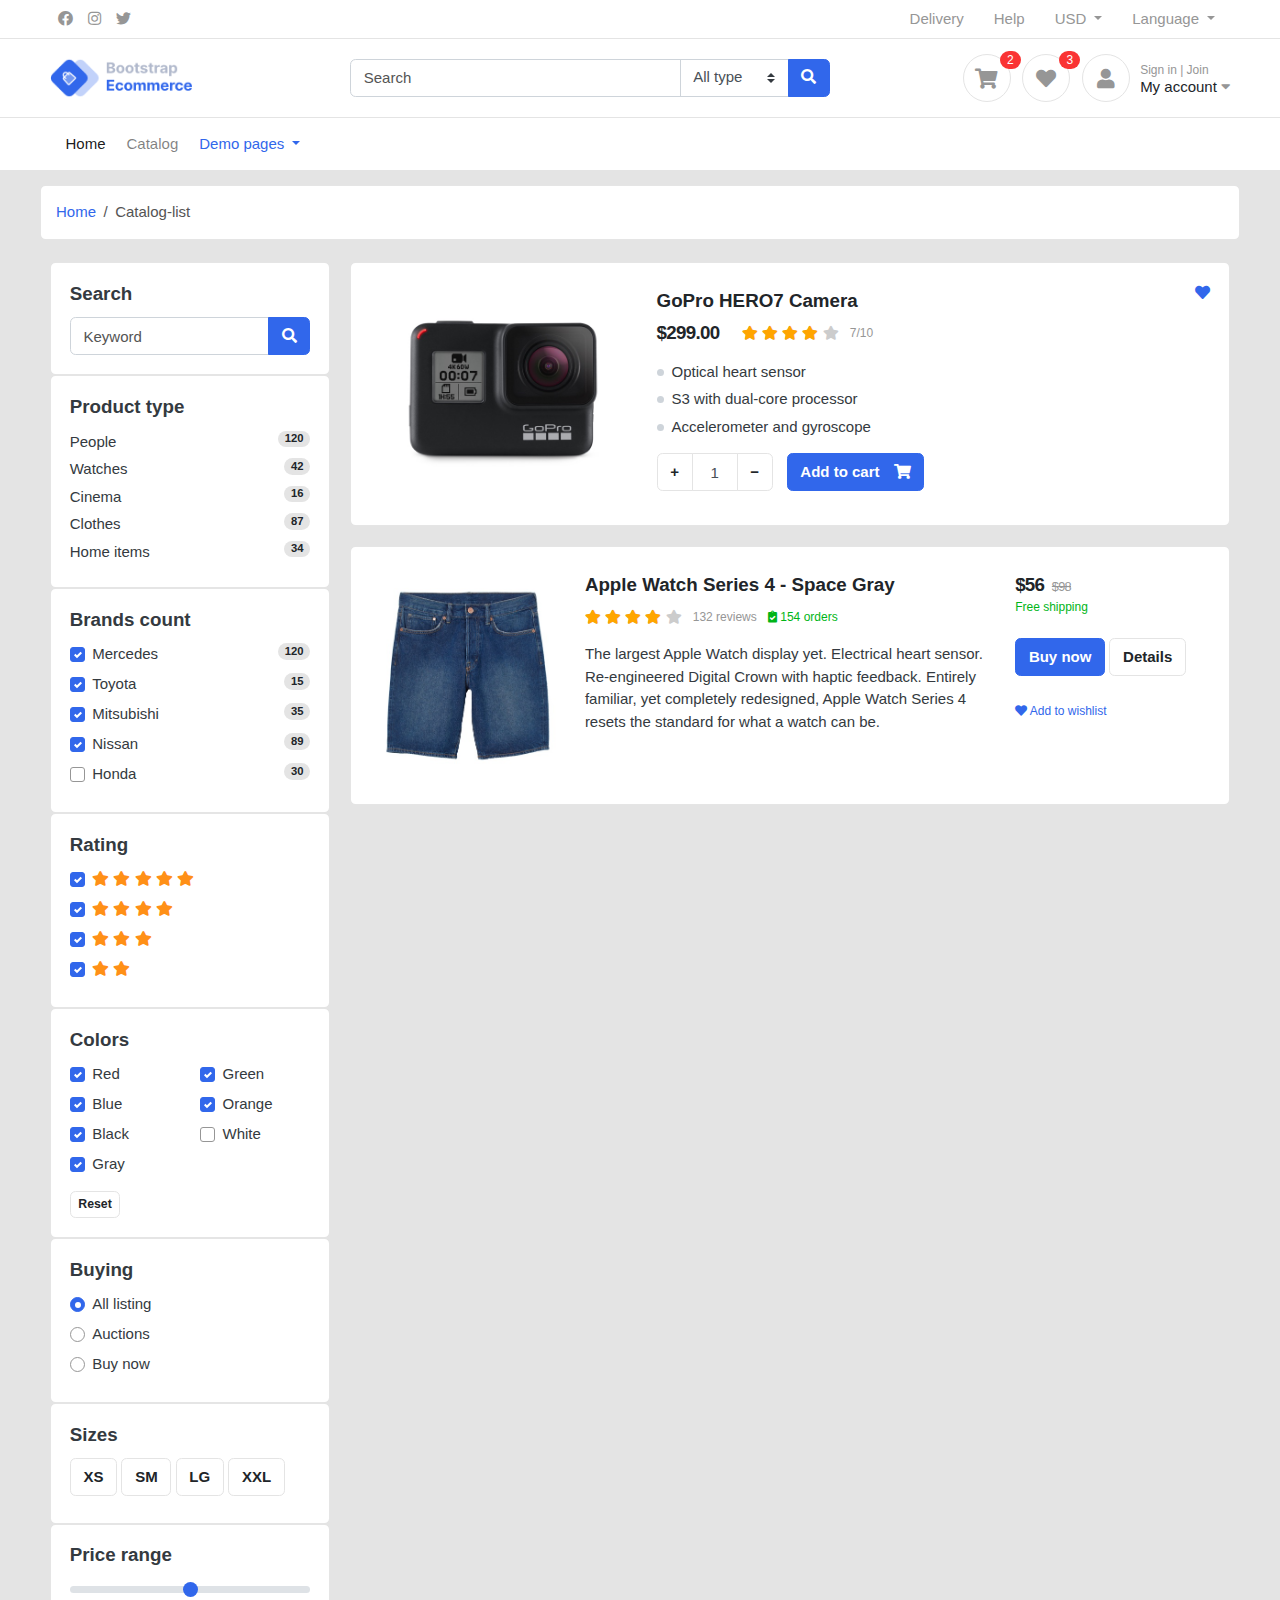
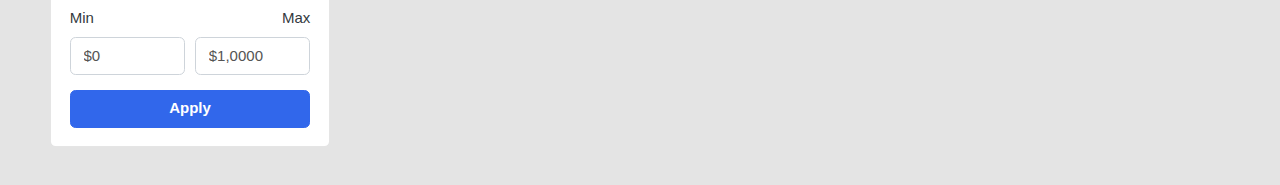
==== commit 19df0bd8: "05-11-20" ====
--- a/html/Catalog-list.html
+++ b/html/Catalog-list.html
@@ -73,14 +73,42 @@
               </div>
             </form> <!-- search-wrap .end// -->
           </div> <!-- col.// -->
-          <div class="col-lg-5 col-xl-4 col-sm-12">
-            <div class="widgets-wrap float-md-right">
-              <a href="#" class="widget-header mr-2">
-                <div class="icon">
-                  <i class="icon-sm rounded-circle border fa fa-shopping-cart"></i>
-                  <span class="notify">2</span>
-                </div>
-              </a>
+		  <div class="col-lg-5 col-xl-4 col-sm-12">
+			<div class="widgets-wrap float-md-right">
+					<a href="#"class="widget-header mr-2"data-toggle="dropdown" aria-expanded="false">
+					  <div class="icon">
+						<i class="icon-sm rounded-circle border fa fa-shopping-cart"></i>
+						<span class="notify">2</span>
+					  </div>
+					</a>
+					<div class="dropdown-menu p-3 dropdown-menu-right" style="min-width: 280px; position: absolute; will-change: transform; top: 0px; left: 0px; transform: translate3d(-80px, 38px, 0px);" x-placement="bottom-end">
+					   <figure class="itemside mb-3">
+					  <div class="aside"><img src="../images/items/1.jpg" class="img-sm border"></div>
+					  <figcaption class="info align-self-center">
+						<p class="title">Name of item nice iteme</p>
+						<a href="#" class="float-right"><i class="fa fa-trash"></i></a>
+						<div class="price">$250</div> <!-- price-wrap.// -->
+					  </figcaption>
+					</figure>
+					<figure class="itemside mb-3">
+					  <div class="aside"><img src="../images/items/2.jpg" class="img-sm border"></div>
+					  <figcaption class="info align-self-center">
+						<p class="title">Some other item name is here</p>
+						<a href="#" class="float-right"><i class="fa fa-trash"></i></a>
+						<div class="price">$250</div> <!-- price-wrap.// -->
+					  </figcaption>
+					</figure>
+					<figure class="itemside mb-3">
+					  <div class="aside"><img src="../images/items/3.jpg" class="img-sm border"></div>
+					  <figcaption class="info align-self-center">
+						<p class="title">Another name of item  item</p>
+						<a href="#" class="float-right"><i class="fa fa-trash"></i></a>
+						<div class="price">$250</div> <!-- price-wrap.// -->
+					  </figcaption>
+					</figure>
+					<div class="price-wrap text-center py-3 border-top">Subtotal: <strong class="h5 price">$1200</strong></div>
+					<a href="" class="btn btn-primary btn-block"> Checkout </a>
+					</div>
               <a href="#" class="widget-header mr-2">
                 <div class="icon">
                   <i class="icon-sm rounded-circle border fa fa-heart"></i>
@@ -132,25 +160,25 @@
           <div class="collapse navbar-collapse" id="navbarNavDropdown">
             <ul class="navbar-nav">
               <li class="nav-item active">
-                <a class="nav-link" href="#">Home <span class="sr-only">(current)</span></a>
+                <a class="nav-link" href="../index.html">Home <span class="sr-only">(current)</span></a>
               </li>
               <li class="nav-item">
-                <a class="nav-link" href="#">Catalog</a>
+                <a class="nav-link" href="../html/Catalog.html">Catalog</a>
               </li>
               <li class="nav-item">
-                <a class="nav-link" href="#">Pricing</a>
+                
               </li>
               <li class="nav-item dropdown">
-                <a class="nav-link dropdown-toggle" href="#" id="navbarDropdownMenuLink" role="button"
-                  data-toggle="dropdown" aria-haspopup="true" aria-expanded="false">
-                  Dropdown link
-                </a>
-                <div class="dropdown-menu" aria-labelledby="navbarDropdownMenuLink">
-                  <a class="dropdown-item" href="#">Action</a>
-                  <a class="dropdown-item" href="#">Another action</a>
-                  <a class="dropdown-item" href="#">Something else here</a>
-                </div>
-              </li>
+				<a class="nav-link dropdown-toggle" href="#" id="navbarDropdownMenuLink" role="button"
+				  data-toggle="dropdown" aria-haspopup="true" aria-expanded="false">
+				  Demo pages
+				</a>
+				<div class="dropdown-menu" aria-labelledby="navbarDropdownMenuLink">
+				  <a class="dropdown-item" href="./Catalog.html">Catalog</a>
+				  <a class="dropdown-item" href="./Catalog-list.html">Catalog-list</a>
+				  <a class="dropdown-item" href="./Product-detail.html">Product-ditails</a>
+				</div>
+			  </li>
             </ul>
           </div>
         </nav>
@@ -164,9 +192,8 @@
             border-radius: 0.37rem;">
                 <nav aria-label="breadcrumb">
                     <ol class="breadcrumb">
-                      <li class="breadcrumb-item"><a href="#">Home</a></li>
-                      <li class="breadcrumb-item"><a href="#">Library</a></li>
-                      <li class="breadcrumb-item active" aria-current="page">Data</li>
+                      <li class="breadcrumb-item"><a href="../index.html">Home</a></li>
+                      <li class="breadcrumb-item active" aria-current="page">Catalog-list</li>
                     </ol>
                   </nav>              
             </div>
--- a/css/ui.css
+++ b/css/ui.css
@@ -1177,4 +1177,10 @@
 }
 .input-group-text{
   border:none;
+}
+.tab-pane.fade.active.show{
+  padding: 0.5rem 1rem;
+}
+#navbarDropdownMenuLink.dropdown-toggle{
+  color: #3167eb;
 }